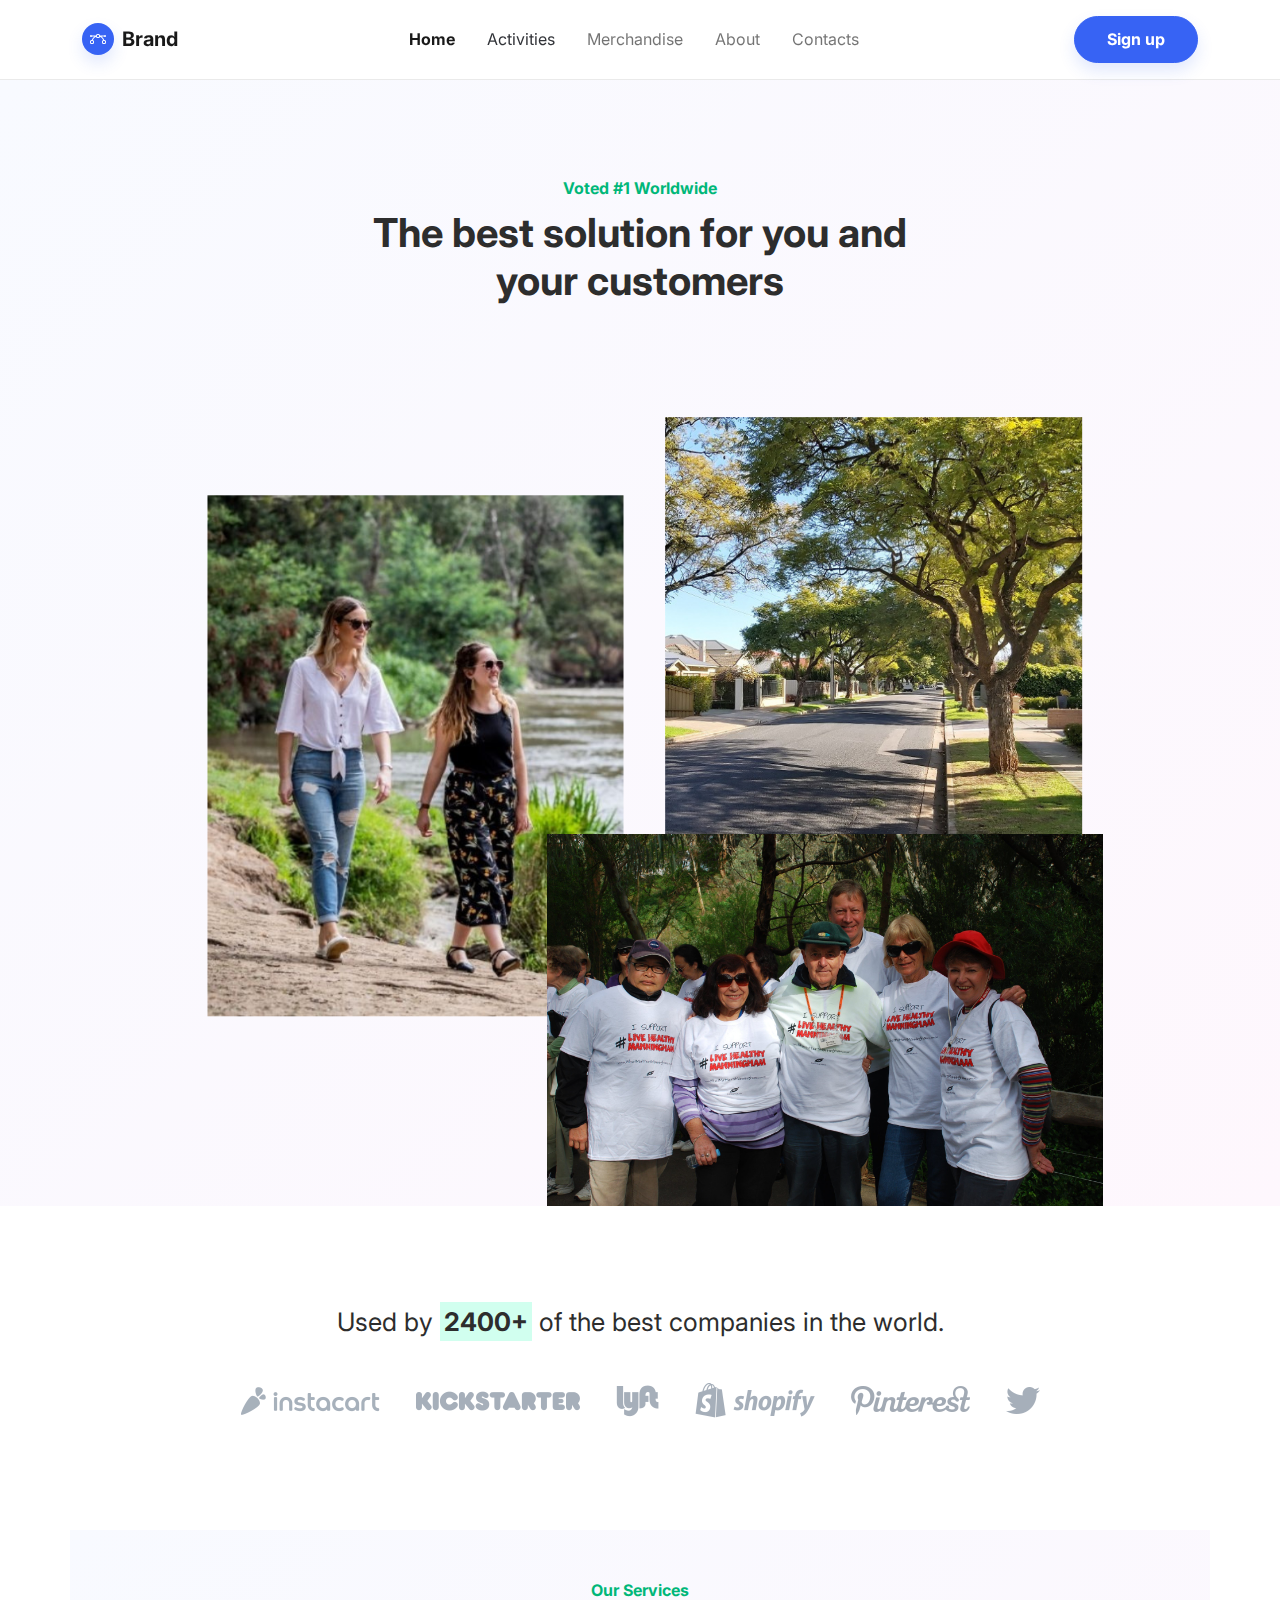
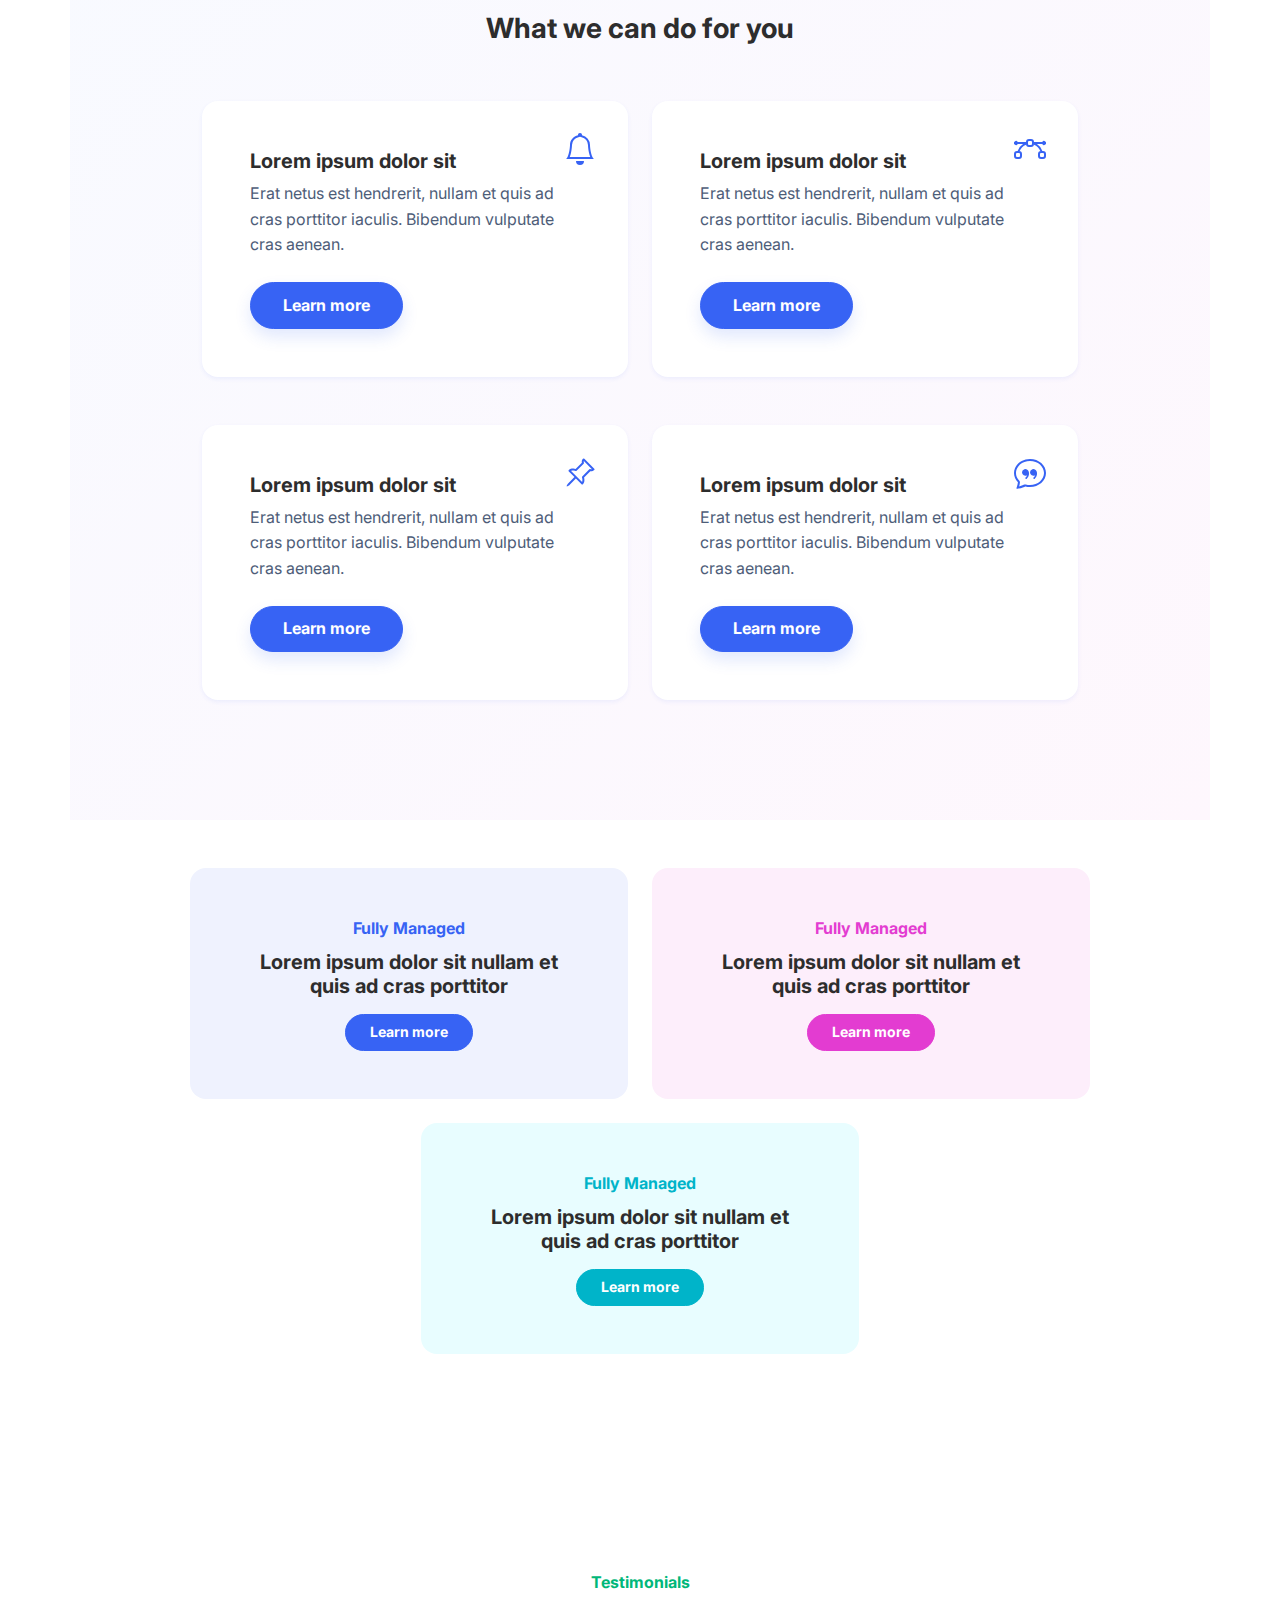
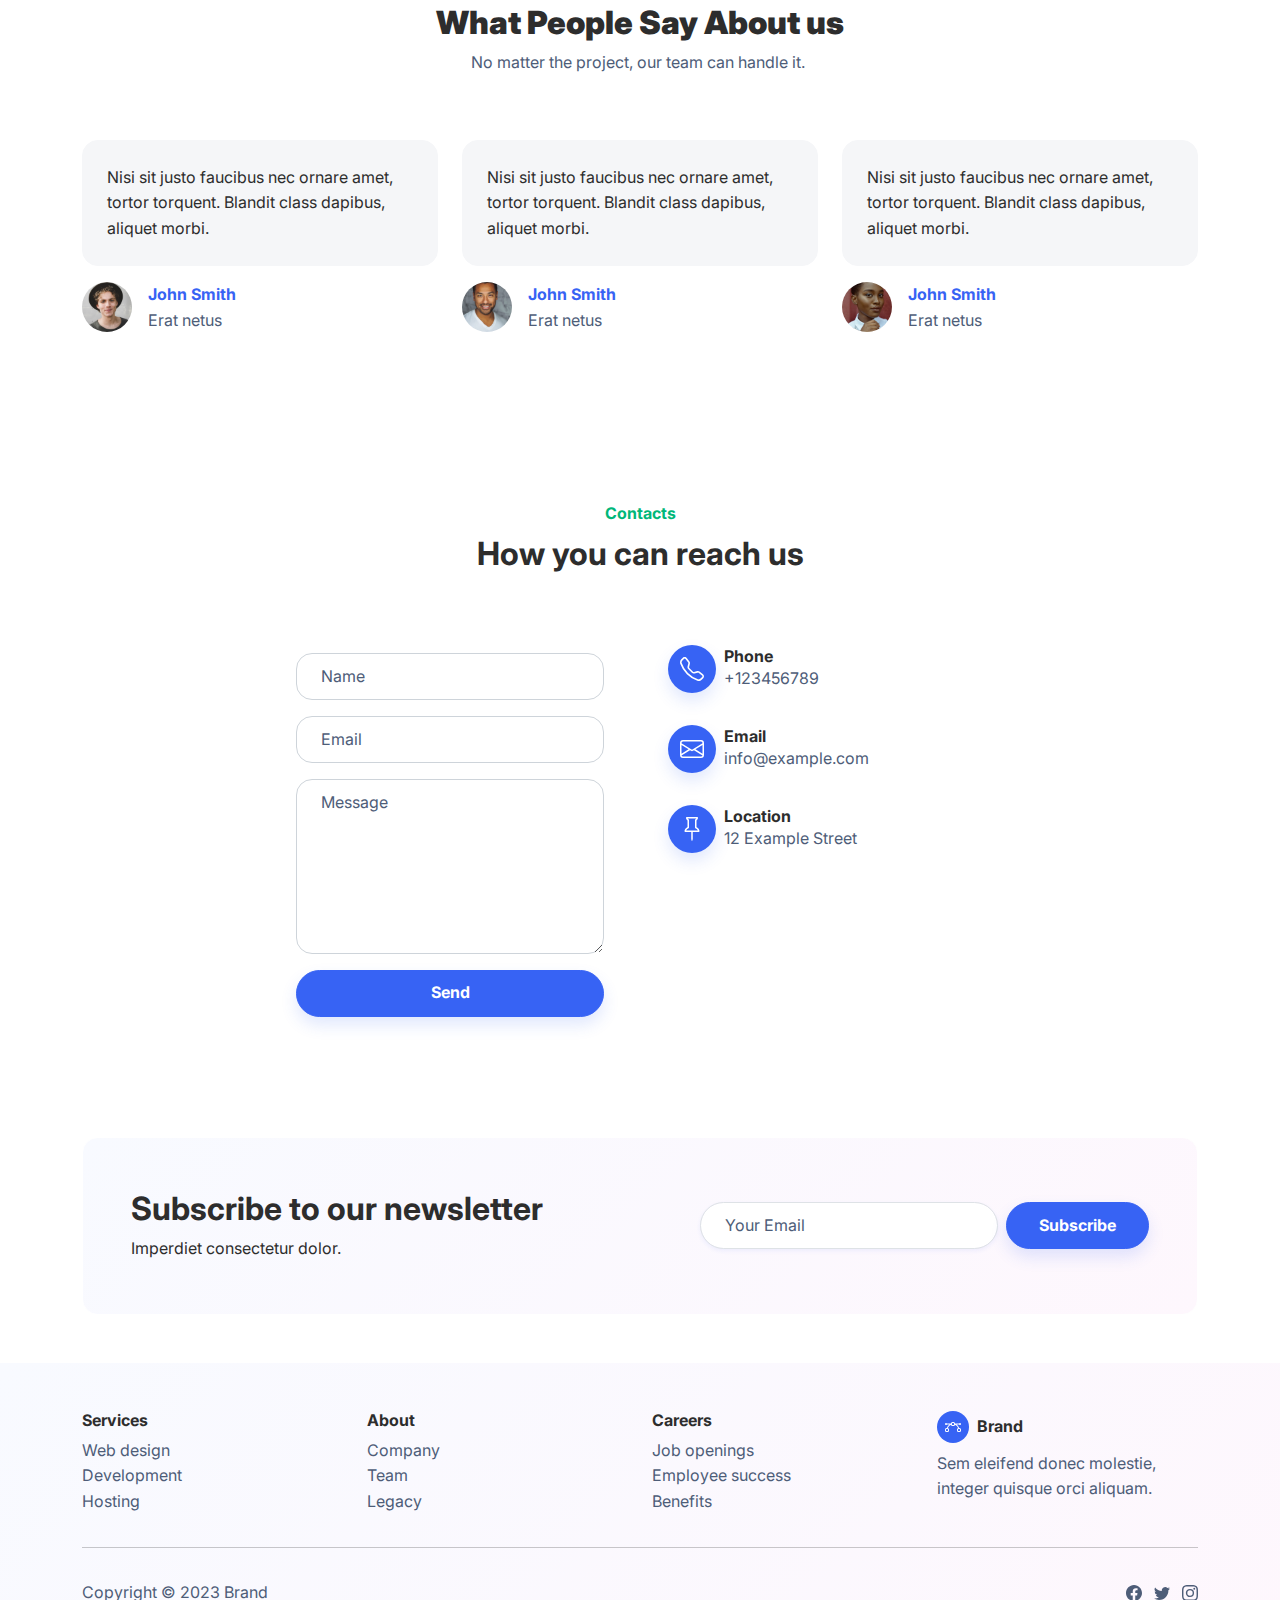
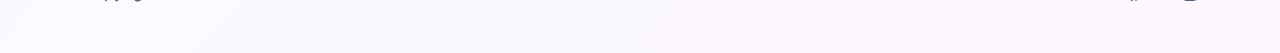
==== index.html @ 139b8c75 "Add files via upload" ====
<!DOCTYPE html>
<html lang="en">

<head>
    <meta charset="utf-8">
    <meta name="viewport" content="width=device-width, initial-scale=1.0, shrink-to-fit=no">
    <title>Home - Brand</title>
    <link rel="stylesheet" href="assets/bootstrap/css/bootstrap.min.css">
    <link rel="stylesheet" href="https://fonts.googleapis.com/css?family=Inter:300italic,400italic,600italic,700italic,800italic,400,300,600,700,800&amp;display=swap">
</head>

<body>
    <nav class="navbar navbar-light navbar-expand-md sticky-top navbar-shrink py-3" id="mainNav">
        <div class="container"><a class="navbar-brand d-flex align-items-center" href="/"><span class="bs-icon-sm bs-icon-circle bs-icon-primary shadow d-flex justify-content-center align-items-center me-2 bs-icon"><svg xmlns="http://www.w3.org/2000/svg" width="1em" height="1em" fill="currentColor" viewBox="0 0 16 16" class="bi bi-bezier">
                        <path fill-rule="evenodd" d="M0 10.5A1.5 1.5 0 0 1 1.5 9h1A1.5 1.5 0 0 1 4 10.5v1A1.5 1.5 0 0 1 2.5 13h-1A1.5 1.5 0 0 1 0 11.5v-1zm1.5-.5a.5.5 0 0 0-.5.5v1a.5.5 0 0 0 .5.5h1a.5.5 0 0 0 .5-.5v-1a.5.5 0 0 0-.5-.5h-1zm10.5.5A1.5 1.5 0 0 1 13.5 9h1a1.5 1.5 0 0 1 1.5 1.5v1a1.5 1.5 0 0 1-1.5 1.5h-1a1.5 1.5 0 0 1-1.5-1.5v-1zm1.5-.5a.5.5 0 0 0-.5.5v1a.5.5 0 0 0 .5.5h1a.5.5 0 0 0 .5-.5v-1a.5.5 0 0 0-.5-.5h-1zM6 4.5A1.5 1.5 0 0 1 7.5 3h1A1.5 1.5 0 0 1 10 4.5v1A1.5 1.5 0 0 1 8.5 7h-1A1.5 1.5 0 0 1 6 5.5v-1zM7.5 4a.5.5 0 0 0-.5.5v1a.5.5 0 0 0 .5.5h1a.5.5 0 0 0 .5-.5v-1a.5.5 0 0 0-.5-.5h-1z"></path>
                        <path d="M6 4.5H1.866a1 1 0 1 0 0 1h2.668A6.517 6.517 0 0 0 1.814 9H2.5c.123 0 .244.015.358.043a5.517 5.517 0 0 1 3.185-3.185A1.503 1.503 0 0 1 6 5.5v-1zm3.957 1.358A1.5 1.5 0 0 0 10 5.5v-1h4.134a1 1 0 1 1 0 1h-2.668a6.517 6.517 0 0 1 2.72 3.5H13.5c-.123 0-.243.015-.358.043a5.517 5.517 0 0 0-3.185-3.185z"></path>
                    </svg></span><span>Brand</span></a><button data-bs-toggle="collapse" class="navbar-toggler" data-bs-target="#navcol-1"><span class="visually-hidden">Toggle navigation</span><span class="navbar-toggler-icon"></span></button>
            <div class="collapse navbar-collapse" id="navcol-1">
                <ul class="navbar-nav mx-auto">
                    <li class="nav-item"><a class="nav-link active" href="index.html">Home</a></li>
                    <li class="nav-item"><a class="nav-link" href="activities.html"><span style="color: rgb(49, 51, 56);">Activities</span></a></li>
                    <li class="nav-item"><a class="nav-link" href="merchandise.html">Merchandise</a></li>
                    <li class="nav-item"><a class="nav-link" href="about.html">About</a></li>
                    <li class="nav-item"><a class="nav-link" href="contacts.html">Contacts</a></li>
                </ul><a class="btn btn-primary shadow" role="button" href="signup.html">Sign up</a>
            </div>
        </div>
    </nav>
    <header class="bg-primary-gradient">
        <div class="container pt-4 pt-xl-5">
            <div class="row pt-5">
                <div class="col-md-8 col-xl-6 text-center text-md-start mx-auto">
                    <div class="text-center">
                        <p class="fw-bold text-success mb-2">Voted #1 Worldwide</p>
                        <h1 class="fw-bold">The best solution for you and your customers</h1>
                    </div>
                </div>
                <div class="col-12 col-lg-10 mx-auto">
                    <div class="position-relative" style="display: flex;flex-wrap: wrap;justify-content: flex-end;">
                        <div style="position: relative;flex: 0 0 45%;transform: translate3d(-15%, 35%, 0);"><img class="img-fluid" data-bss-parallax="" data-bss-parallax-speed="0.8" src="assets/img/home/1.png"></div>
                        <div style="position: relative;flex: 0 0 45%;transform: translate3d(-5%, 20%, 0);"><img class="img-fluid" data-bss-parallax="" data-bss-parallax-speed="0.4" src="assets/img/home/2.png"></div>
                        <div style="position: relative;flex: 0 0 60%;transform: translate3d(0, 0%, 0);"><img class="img-fluid" data-bss-parallax="" data-bss-parallax-speed="0.25" src="assets/img/home/3.jpg"></div>
                    </div>
                </div>
            </div>
        </div>
    </header>
    <section class="py-5">
        <div class="container text-center py-5">
            <p class="mb-4" style="font-size: 1.6rem;">Used by <span class="bg-success-light p-1"><strong>2400+</strong></span>&nbsp;of the best companies in the world.</p><a href="#"> <img class="m-3" src="assets/img/brands/instacart.png"></a><a href="#"> <img class="m-3" src="assets/img/brands/kickstarter.png"></a><a href="#"> <img class="m-3" src="assets/img/brands/lyft.png"></a><a href="#"> <img class="m-3" src="assets/img/brands/shopify.png"></a><a href="#"> <img class="m-3" src="assets/img/brands/pinterest.png"></a><a href="#"> <img class="m-3" src="assets/img/brands/twitter.png"></a>
        </div>
    </section>
    <section>
        <div class="container bg-primary-gradient py-5">
            <div class="row">
                <div class="col-md-8 col-xl-6 text-center mx-auto">
                    <p class="fw-bold text-success mb-2">Our Services</p>
                    <h3 class="fw-bold">What we can do for you</h3>
                </div>
            </div>
            <div class="py-5 p-lg-5">
                <div class="row row-cols-1 row-cols-md-2 mx-auto" style="max-width: 900px;">
                    <div class="col mb-5">
                        <div class="card shadow-sm">
                            <div class="card-body px-4 py-5 px-md-5">
                                <div class="bs-icon-lg d-flex justify-content-center align-items-center mb-3 bs-icon" style="top: 1rem;right: 1rem;position: absolute;"><svg xmlns="http://www.w3.org/2000/svg" width="1em" height="1em" fill="currentColor" viewBox="0 0 16 16" class="bi bi-bell">
                                        <path d="M8 16a2 2 0 0 0 2-2H6a2 2 0 0 0 2 2zM8 1.918l-.797.161A4.002 4.002 0 0 0 4 6c0 .628-.134 2.197-.459 3.742-.16.767-.376 1.566-.663 2.258h10.244c-.287-.692-.502-1.49-.663-2.258C12.134 8.197 12 6.628 12 6a4.002 4.002 0 0 0-3.203-3.92L8 1.917zM14.22 12c.223.447.481.801.78 1H1c.299-.199.557-.553.78-1C2.68 10.2 3 6.88 3 6c0-2.42 1.72-4.44 4.005-4.901a1 1 0 1 1 1.99 0A5.002 5.002 0 0 1 13 6c0 .88.32 4.2 1.22 6z"></path>
                                    </svg></div>
                                <h5 class="fw-bold card-title">Lorem ipsum dolor sit&nbsp;</h5>
                                <p class="text-muted card-text mb-4">Erat netus est hendrerit, nullam et quis ad cras porttitor iaculis. Bibendum vulputate cras aenean.</p><button class="btn btn-primary shadow" type="button">Learn more</button>
                            </div>
                        </div>
                    </div>
                    <div class="col mb-5">
                        <div class="card shadow-sm">
                            <div class="card-body px-4 py-5 px-md-5">
                                <div class="bs-icon-lg d-flex justify-content-center align-items-center mb-3 bs-icon" style="top: 1rem;right: 1rem;position: absolute;"><svg xmlns="http://www.w3.org/2000/svg" width="1em" height="1em" fill="currentColor" viewBox="0 0 16 16" class="bi bi-bezier">
                                        <path fill-rule="evenodd" d="M0 10.5A1.5 1.5 0 0 1 1.5 9h1A1.5 1.5 0 0 1 4 10.5v1A1.5 1.5 0 0 1 2.5 13h-1A1.5 1.5 0 0 1 0 11.5v-1zm1.5-.5a.5.5 0 0 0-.5.5v1a.5.5 0 0 0 .5.5h1a.5.5 0 0 0 .5-.5v-1a.5.5 0 0 0-.5-.5h-1zm10.5.5A1.5 1.5 0 0 1 13.5 9h1a1.5 1.5 0 0 1 1.5 1.5v1a1.5 1.5 0 0 1-1.5 1.5h-1a1.5 1.5 0 0 1-1.5-1.5v-1zm1.5-.5a.5.5 0 0 0-.5.5v1a.5.5 0 0 0 .5.5h1a.5.5 0 0 0 .5-.5v-1a.5.5 0 0 0-.5-.5h-1zM6 4.5A1.5 1.5 0 0 1 7.5 3h1A1.5 1.5 0 0 1 10 4.5v1A1.5 1.5 0 0 1 8.5 7h-1A1.5 1.5 0 0 1 6 5.5v-1zM7.5 4a.5.5 0 0 0-.5.5v1a.5.5 0 0 0 .5.5h1a.5.5 0 0 0 .5-.5v-1a.5.5 0 0 0-.5-.5h-1z"></path>
                                        <path d="M6 4.5H1.866a1 1 0 1 0 0 1h2.668A6.517 6.517 0 0 0 1.814 9H2.5c.123 0 .244.015.358.043a5.517 5.517 0 0 1 3.185-3.185A1.503 1.503 0 0 1 6 5.5v-1zm3.957 1.358A1.5 1.5 0 0 0 10 5.5v-1h4.134a1 1 0 1 1 0 1h-2.668a6.517 6.517 0 0 1 2.72 3.5H13.5c-.123 0-.243.015-.358.043a5.517 5.517 0 0 0-3.185-3.185z"></path>
                                    </svg></div>
                                <h5 class="fw-bold card-title">Lorem ipsum dolor sit&nbsp;</h5>
                                <p class="text-muted card-text mb-4">Erat netus est hendrerit, nullam et quis ad cras porttitor iaculis. Bibendum vulputate cras aenean.</p><button class="btn btn-primary shadow" type="button">Learn more</button>
                            </div>
                        </div>
                    </div>
                    <div class="col mb-4">
                        <div class="card shadow-sm">
                            <div class="card-body px-4 py-5 px-md-5">
                                <div class="bs-icon-lg d-flex justify-content-center align-items-center mb-3 bs-icon" style="top: 1rem;right: 1rem;position: absolute;"><svg xmlns="http://www.w3.org/2000/svg" width="1em" height="1em" fill="currentColor" viewBox="0 0 16 16" class="bi bi-pin-angle">
                                        <path d="M9.828.722a.5.5 0 0 1 .354.146l4.95 4.95a.5.5 0 0 1 0 .707c-.48.48-1.072.588-1.503.588-.177 0-.335-.018-.46-.039l-3.134 3.134a5.927 5.927 0 0 1 .16 1.013c.046.702-.032 1.687-.72 2.375a.5.5 0 0 1-.707 0l-2.829-2.828-3.182 3.182c-.195.195-1.219.902-1.414.707-.195-.195.512-1.22.707-1.414l3.182-3.182-2.828-2.829a.5.5 0 0 1 0-.707c.688-.688 1.673-.767 2.375-.72a5.922 5.922 0 0 1 1.013.16l3.134-3.133a2.772 2.772 0 0 1-.04-.461c0-.43.108-1.022.589-1.503a.5.5 0 0 1 .353-.146zm.122 2.112v-.002.002zm0-.002v.002a.5.5 0 0 1-.122.51L6.293 6.878a.5.5 0 0 1-.511.12H5.78l-.014-.004a4.507 4.507 0 0 0-.288-.076 4.922 4.922 0 0 0-.765-.116c-.422-.028-.836.008-1.175.15l5.51 5.509c.141-.34.177-.753.149-1.175a4.924 4.924 0 0 0-.192-1.054l-.004-.013v-.001a.5.5 0 0 1 .12-.512l3.536-3.535a.5.5 0 0 1 .532-.115l.096.022c.087.017.208.034.344.034.114 0 .23-.011.343-.04L9.927 2.028c-.029.113-.04.23-.04.343a1.779 1.779 0 0 0 .062.46z"></path>
                                    </svg></div>
                                <h5 class="fw-bold card-title">Lorem ipsum dolor sit&nbsp;</h5>
                                <p class="text-muted card-text mb-4">Erat netus est hendrerit, nullam et quis ad cras porttitor iaculis. Bibendum vulputate cras aenean.</p><button class="btn btn-primary shadow" type="button">Learn more</button>
                            </div>
                        </div>
                    </div>
                    <div class="col mb-4">
                        <div class="card shadow-sm">
                            <div class="card-body px-4 py-5 px-md-5">
                                <div class="bs-icon-lg d-flex justify-content-center align-items-center mb-3 bs-icon" style="top: 1rem;right: 1rem;position: absolute;"><svg xmlns="http://www.w3.org/2000/svg" width="1em" height="1em" fill="currentColor" viewBox="0 0 16 16" class="bi bi-chat-quote">
                                        <path d="M2.678 11.894a1 1 0 0 1 .287.801 10.97 10.97 0 0 1-.398 2c1.395-.323 2.247-.697 2.634-.893a1 1 0 0 1 .71-.074A8.06 8.06 0 0 0 8 14c3.996 0 7-2.807 7-6 0-3.192-3.004-6-7-6S1 4.808 1 8c0 1.468.617 2.83 1.678 3.894zm-.493 3.905a21.682 21.682 0 0 1-.713.129c-.2.032-.352-.176-.273-.362a9.68 9.68 0 0 0 .244-.637l.003-.01c.248-.72.45-1.548.524-2.319C.743 11.37 0 9.76 0 8c0-3.866 3.582-7 8-7s8 3.134 8 7-3.582 7-8 7a9.06 9.06 0 0 1-2.347-.306c-.52.263-1.639.742-3.468 1.105z"></path>
                                        <path d="M7.066 6.76A1.665 1.665 0 0 0 4 7.668a1.667 1.667 0 0 0 2.561 1.406c-.131.389-.375.804-.777 1.22a.417.417 0 0 0 .6.58c1.486-1.54 1.293-3.214.682-4.112zm4 0A1.665 1.665 0 0 0 8 7.668a1.667 1.667 0 0 0 2.561 1.406c-.131.389-.375.804-.777 1.22a.417.417 0 0 0 .6.58c1.486-1.54 1.293-3.214.682-4.112z"></path>
                                    </svg></div>
                                <h5 class="fw-bold card-title">Lorem ipsum dolor sit&nbsp;</h5>
                                <p class="text-muted card-text mb-4">Erat netus est hendrerit, nullam et quis ad cras porttitor iaculis. Bibendum vulputate cras aenean.</p><button class="btn btn-primary shadow" type="button">Learn more</button>
                            </div>
                        </div>
                    </div>
                </div>
            </div>
        </div>
    </section>
    <section>
        <div class="container py-5">
            <div class="mx-auto" style="max-width: 900px;">
                <div class="row row-cols-1 row-cols-md-2 d-flex justify-content-center">
                    <div class="col mb-4">
                        <div class="card bg-primary-light">
                            <div class="card-body text-center px-4 py-5 px-md-5">
                                <p class="fw-bold text-primary card-text mb-2">Fully Managed</p>
                                <h5 class="fw-bold card-title mb-3">Lorem ipsum dolor sit&nbsp;nullam et quis ad cras porttitor</h5><button class="btn btn-primary btn-sm" type="button">Learn more</button>
                            </div>
                        </div>
                    </div>
                    <div class="col mb-4">
                        <div class="card bg-secondary-light">
                            <div class="card-body text-center px-4 py-5 px-md-5">
                                <p class="fw-bold text-secondary card-text mb-2">Fully Managed</p>
                                <h5 class="fw-bold card-title mb-3">Lorem ipsum dolor sit&nbsp;nullam et quis ad cras porttitor</h5><button class="btn btn-secondary btn-sm" type="button">Learn more</button>
                            </div>
                        </div>
                    </div>
                    <div class="col mb-4">
                        <div class="card bg-info-light">
                            <div class="card-body text-center px-4 py-5 px-md-5">
                                <p class="fw-bold text-info card-text mb-2">Fully Managed</p>
                                <h5 class="fw-bold card-title mb-3">Lorem ipsum dolor sit&nbsp;nullam et quis ad cras porttitor</h5><button class="btn btn-info btn-sm" type="button">Learn more</button>
                            </div>
                        </div>
                    </div>
                </div>
            </div>
        </div>
    </section>
    <section class="py-5 mt-5">
        <div class="container py-5">
            <div class="row mb-5">
                <div class="col-md-8 col-xl-6 text-center mx-auto">
                    <p class="fw-bold text-success mb-2">Testimonials</p>
                    <h2 class="fw-bold"><strong>What People Say About us</strong></h2>
                    <p class="text-muted">No matter the project, our team can handle it.&nbsp;</p>
                </div>
            </div>
            <div class="row row-cols-1 row-cols-sm-2 row-cols-lg-3 d-sm-flex justify-content-sm-center">
                <div class="col mb-4">
                    <div class="d-flex flex-column align-items-center align-items-sm-start">
                        <p class="bg-light border rounded border-light p-4">Nisi sit justo faucibus nec ornare amet, tortor torquent. Blandit class dapibus, aliquet morbi.</p>
                        <div class="d-flex"><img class="rounded-circle flex-shrink-0 me-3 fit-cover" width="50" height="50" src="assets/img/team/avatar2.jpg">
                            <div>
                                <p class="fw-bold text-primary mb-0">John Smith</p>
                                <p class="text-muted mb-0">Erat netus</p>
                            </div>
                        </div>
                    </div>
                </div>
                <div class="col mb-4">
                    <div class="d-flex flex-column align-items-center align-items-sm-start">
                        <p class="bg-light border rounded border-light p-4">Nisi sit justo faucibus nec ornare amet, tortor torquent. Blandit class dapibus, aliquet morbi.</p>
                        <div class="d-flex"><img class="rounded-circle flex-shrink-0 me-3 fit-cover" width="50" height="50" src="assets/img/team/avatar4.jpg">
                            <div>
                                <p class="fw-bold text-primary mb-0">John Smith</p>
                                <p class="text-muted mb-0">Erat netus</p>
                            </div>
                        </div>
                    </div>
                </div>
                <div class="col mb-4">
                    <div class="d-flex flex-column align-items-center align-items-sm-start">
                        <p class="bg-light border rounded border-light p-4">Nisi sit justo faucibus nec ornare amet, tortor torquent. Blandit class dapibus, aliquet morbi.</p>
                        <div class="d-flex"><img class="rounded-circle flex-shrink-0 me-3 fit-cover" width="50" height="50" src="assets/img/team/avatar5.jpg">
                            <div>
                                <p class="fw-bold text-primary mb-0">John Smith</p>
                                <p class="text-muted mb-0">Erat netus</p>
                            </div>
                        </div>
                    </div>
                </div>
            </div>
        </div>
    </section>
    <section class="py-5">
        <div class="container">
            <div class="row mb-5">
                <div class="col-md-8 col-xl-6 text-center mx-auto">
                    <p class="fw-bold text-success mb-2">Contacts</p>
                    <h2 class="fw-bold">How you can reach us</h2>
                </div>
            </div>
            <div class="row d-flex justify-content-center">
                <div class="col-md-6 col-xl-4">
                    <div>
                        <form class="p-3 p-xl-4" method="post">
                            <div class="mb-3"><input class="form-control" type="text" id="name-1" name="name" placeholder="Name"></div>
                            <div class="mb-3"><input class="form-control" type="email" id="email-1" name="email" placeholder="Email"></div>
                            <div class="mb-3"><textarea class="form-control" id="message-1" name="message" rows="6" placeholder="Message"></textarea></div>
                            <div><button class="btn btn-primary shadow d-block w-100" type="submit">Send </button></div>
                        </form>
                    </div>
                </div>
                <div class="col-md-4 col-xl-4 d-flex justify-content-center justify-content-xl-start">
                    <div class="d-flex flex-wrap flex-md-column justify-content-md-start align-items-md-start h-100">
                        <div class="d-flex align-items-center p-3">
                            <div class="bs-icon-md bs-icon-circle bs-icon-primary shadow d-flex flex-shrink-0 justify-content-center align-items-center d-inline-block bs-icon bs-icon-md"><svg xmlns="http://www.w3.org/2000/svg" width="1em" height="1em" fill="currentColor" viewBox="0 0 16 16" class="bi bi-telephone">
                                    <path d="M3.654 1.328a.678.678 0 0 0-1.015-.063L1.605 2.3c-.483.484-.661 1.169-.45 1.77a17.568 17.568 0 0 0 4.168 6.608 17.569 17.569 0 0 0 6.608 4.168c.601.211 1.286.033 1.77-.45l1.034-1.034a.678.678 0 0 0-.063-1.015l-2.307-1.794a.678.678 0 0 0-.58-.122l-2.19.547a1.745 1.745 0 0 1-1.657-.459L5.482 8.062a1.745 1.745 0 0 1-.46-1.657l.548-2.19a.678.678 0 0 0-.122-.58L3.654 1.328zM1.884.511a1.745 1.745 0 0 1 2.612.163L6.29 2.98c.329.423.445.974.315 1.494l-.547 2.19a.678.678 0 0 0 .178.643l2.457 2.457a.678.678 0 0 0 .644.178l2.189-.547a1.745 1.745 0 0 1 1.494.315l2.306 1.794c.829.645.905 1.87.163 2.611l-1.034 1.034c-.74.74-1.846 1.065-2.877.702a18.634 18.634 0 0 1-7.01-4.42 18.634 18.634 0 0 1-4.42-7.009c-.362-1.03-.037-2.137.703-2.877L1.885.511z"></path>
                                </svg></div>
                            <div class="px-2">
                                <h6 class="fw-bold mb-0">Phone</h6>
                                <p class="text-muted mb-0">+123456789</p>
                            </div>
                        </div>
                        <div class="d-flex align-items-center p-3">
                            <div class="bs-icon-md bs-icon-circle bs-icon-primary shadow d-flex flex-shrink-0 justify-content-center align-items-center d-inline-block bs-icon bs-icon-md"><svg xmlns="http://www.w3.org/2000/svg" width="1em" height="1em" fill="currentColor" viewBox="0 0 16 16" class="bi bi-envelope">
                                    <path fill-rule="evenodd" d="M0 4a2 2 0 0 1 2-2h12a2 2 0 0 1 2 2v8a2 2 0 0 1-2 2H2a2 2 0 0 1-2-2V4Zm2-1a1 1 0 0 0-1 1v.217l7 4.2 7-4.2V4a1 1 0 0 0-1-1H2Zm13 2.383-4.708 2.825L15 11.105V5.383Zm-.034 6.876-5.64-3.471L8 9.583l-1.326-.795-5.64 3.47A1 1 0 0 0 2 13h12a1 1 0 0 0 .966-.741ZM1 11.105l4.708-2.897L1 5.383v5.722Z"></path>
                                </svg></div>
                            <div class="px-2">
                                <h6 class="fw-bold mb-0">Email</h6>
                                <p class="text-muted mb-0">info@example.com</p>
                            </div>
                        </div>
                        <div class="d-flex align-items-center p-3">
                            <div class="bs-icon-md bs-icon-circle bs-icon-primary shadow d-flex flex-shrink-0 justify-content-center align-items-center d-inline-block bs-icon bs-icon-md"><svg xmlns="http://www.w3.org/2000/svg" width="1em" height="1em" fill="currentColor" viewBox="0 0 16 16" class="bi bi-pin">
                                    <path d="M4.146.146A.5.5 0 0 1 4.5 0h7a.5.5 0 0 1 .5.5c0 .68-.342 1.174-.646 1.479-.126.125-.25.224-.354.298v4.431l.078.048c.203.127.476.314.751.555C12.36 7.775 13 8.527 13 9.5a.5.5 0 0 1-.5.5h-4v4.5c0 .276-.224 1.5-.5 1.5s-.5-1.224-.5-1.5V10h-4a.5.5 0 0 1-.5-.5c0-.973.64-1.725 1.17-2.189A5.921 5.921 0 0 1 5 6.708V2.277a2.77 2.77 0 0 1-.354-.298C4.342 1.674 4 1.179 4 .5a.5.5 0 0 1 .146-.354zm1.58 1.408-.002-.001.002.001zm-.002-.001.002.001A.5.5 0 0 1 6 2v5a.5.5 0 0 1-.276.447h-.002l-.012.007-.054.03a4.922 4.922 0 0 0-.827.58c-.318.278-.585.596-.725.936h7.792c-.14-.34-.407-.658-.725-.936a4.915 4.915 0 0 0-.881-.61l-.012-.006h-.002A.5.5 0 0 1 10 7V2a.5.5 0 0 1 .295-.458 1.775 1.775 0 0 0 .351-.271c.08-.08.155-.17.214-.271H5.14c.06.1.133.191.214.271a1.78 1.78 0 0 0 .37.282z"></path>
                                </svg></div>
                            <div class="px-2">
                                <h6 class="fw-bold mb-0">Location</h6>
                                <p class="text-muted mb-0">12 Example Street</p>
                            </div>
                        </div>
                    </div>
                </div>
            </div>
        </div>
    </section>
    <section class="py-5">
        <div class="container">
            <div class="border rounded border-white d-flex flex-column justify-content-between align-items-center flex-lg-row bg-primary-gradient p-4 p-lg-5">
                <div class="text-center text-lg-start py-3 py-lg-1">
                    <h2 class="fw-bold mb-2">Subscribe to our newsletter</h2>
                    <p class="mb-0">Imperdiet consectetur dolor.</p>
                </div>
                <form class="d-flex justify-content-center flex-wrap flex-lg-nowrap" method="post">
                    <div class="my-2"><input class="border rounded-pill shadow-sm form-control" type="email" name="email" placeholder="Your Email"></div>
                    <div class="my-2"><button class="btn btn-primary shadow ms-2" type="submit">Subscribe </button></div>
                </form>
            </div>
        </div>
    </section>
    <footer class="bg-primary-gradient">
        <div class="container py-4 py-lg-5">
            <div class="row justify-content-center">
                <div class="col-sm-4 col-md-3 text-center text-lg-start d-flex flex-column">
                    <h3 class="fs-6 fw-bold">Services</h3>
                    <ul class="list-unstyled">
                        <li><a href="#">Web design</a></li>
                        <li><a href="#">Development</a></li>
                        <li><a href="#">Hosting</a></li>
                    </ul>
                </div>
                <div class="col-sm-4 col-md-3 text-center text-lg-start d-flex flex-column">
                    <h3 class="fs-6 fw-bold">About</h3>
                    <ul class="list-unstyled">
                        <li><a href="#">Company</a></li>
                        <li><a href="#">Team</a></li>
                        <li><a href="#">Legacy</a></li>
                    </ul>
                </div>
                <div class="col-sm-4 col-md-3 text-center text-lg-start d-flex flex-column">
                    <h3 class="fs-6 fw-bold">Careers</h3>
                    <ul class="list-unstyled">
                        <li><a href="#">Job openings</a></li>
                        <li><a href="#">Employee success</a></li>
                        <li><a href="#">Benefits</a></li>
                    </ul>
                </div>
                <div class="col-lg-3 text-center text-lg-start d-flex flex-column align-items-center order-first align-items-lg-start order-lg-last">
                    <div class="fw-bold d-flex align-items-center mb-2"><span class="bs-icon-sm bs-icon-circle bs-icon-primary d-flex justify-content-center align-items-center bs-icon me-2"><svg xmlns="http://www.w3.org/2000/svg" width="1em" height="1em" fill="currentColor" viewBox="0 0 16 16" class="bi bi-bezier">
                                <path fill-rule="evenodd" d="M0 10.5A1.5 1.5 0 0 1 1.5 9h1A1.5 1.5 0 0 1 4 10.5v1A1.5 1.5 0 0 1 2.5 13h-1A1.5 1.5 0 0 1 0 11.5v-1zm1.5-.5a.5.5 0 0 0-.5.5v1a.5.5 0 0 0 .5.5h1a.5.5 0 0 0 .5-.5v-1a.5.5 0 0 0-.5-.5h-1zm10.5.5A1.5 1.5 0 0 1 13.5 9h1a1.5 1.5 0 0 1 1.5 1.5v1a1.5 1.5 0 0 1-1.5 1.5h-1a1.5 1.5 0 0 1-1.5-1.5v-1zm1.5-.5a.5.5 0 0 0-.5.5v1a.5.5 0 0 0 .5.5h1a.5.5 0 0 0 .5-.5v-1a.5.5 0 0 0-.5-.5h-1zM6 4.5A1.5 1.5 0 0 1 7.5 3h1A1.5 1.5 0 0 1 10 4.5v1A1.5 1.5 0 0 1 8.5 7h-1A1.5 1.5 0 0 1 6 5.5v-1zM7.5 4a.5.5 0 0 0-.5.5v1a.5.5 0 0 0 .5.5h1a.5.5 0 0 0 .5-.5v-1a.5.5 0 0 0-.5-.5h-1z"></path>
                                <path d="M6 4.5H1.866a1 1 0 1 0 0 1h2.668A6.517 6.517 0 0 0 1.814 9H2.5c.123 0 .244.015.358.043a5.517 5.517 0 0 1 3.185-3.185A1.503 1.503 0 0 1 6 5.5v-1zm3.957 1.358A1.5 1.5 0 0 0 10 5.5v-1h4.134a1 1 0 1 1 0 1h-2.668a6.517 6.517 0 0 1 2.72 3.5H13.5c-.123 0-.243.015-.358.043a5.517 5.517 0 0 0-3.185-3.185z"></path>
                            </svg></span><span>Brand</span></div>
                    <p class="text-muted">Sem eleifend donec molestie, integer quisque orci aliquam.</p>
                </div>
            </div>
            <hr>
            <div class="text-muted d-flex justify-content-between align-items-center pt-3">
                <p class="mb-0">Copyright © 2023 Brand</p>
                <ul class="list-inline mb-0">
                    <li class="list-inline-item"><svg xmlns="http://www.w3.org/2000/svg" width="1em" height="1em" fill="currentColor" viewBox="0 0 16 16" class="bi bi-facebook">
                            <path d="M16 8.049c0-4.446-3.582-8.05-8-8.05C3.58 0-.002 3.603-.002 8.05c0 4.017 2.926 7.347 6.75 7.951v-5.625h-2.03V8.05H6.75V6.275c0-2.017 1.195-3.131 3.022-3.131.876 0 1.791.157 1.791.157v1.98h-1.009c-.993 0-1.303.621-1.303 1.258v1.51h2.218l-.354 2.326H9.25V16c3.824-.604 6.75-3.934 6.75-7.951z"></path>
                        </svg></li>
                    <li class="list-inline-item"><svg xmlns="http://www.w3.org/2000/svg" width="1em" height="1em" fill="currentColor" viewBox="0 0 16 16" class="bi bi-twitter">
                            <path d="M5.026 15c6.038 0 9.341-5.003 9.341-9.334 0-.14 0-.282-.006-.422A6.685 6.685 0 0 0 16 3.542a6.658 6.658 0 0 1-1.889.518 3.301 3.301 0 0 0 1.447-1.817 6.533 6.533 0 0 1-2.087.793A3.286 3.286 0 0 0 7.875 6.03a9.325 9.325 0 0 1-6.767-3.429 3.289 3.289 0 0 0 1.018 4.382A3.323 3.323 0 0 1 .64 6.575v.045a3.288 3.288 0 0 0 2.632 3.218 3.203 3.203 0 0 1-.865.115 3.23 3.23 0 0 1-.614-.057 3.283 3.283 0 0 0 3.067 2.277A6.588 6.588 0 0 1 .78 13.58a6.32 6.32 0 0 1-.78-.045A9.344 9.344 0 0 0 5.026 15z"></path>
                        </svg></li>
                    <li class="list-inline-item"><svg xmlns="http://www.w3.org/2000/svg" width="1em" height="1em" fill="currentColor" viewBox="0 0 16 16" class="bi bi-instagram">
                            <path d="M8 0C5.829 0 5.556.01 4.703.048 3.85.088 3.269.222 2.76.42a3.917 3.917 0 0 0-1.417.923A3.927 3.927 0 0 0 .42 2.76C.222 3.268.087 3.85.048 4.7.01 5.555 0 5.827 0 8.001c0 2.172.01 2.444.048 3.297.04.852.174 1.433.372 1.942.205.526.478.972.923 1.417.444.445.89.719 1.416.923.51.198 1.09.333 1.942.372C5.555 15.99 5.827 16 8 16s2.444-.01 3.298-.048c.851-.04 1.434-.174 1.943-.372a3.916 3.916 0 0 0 1.416-.923c.445-.445.718-.891.923-1.417.197-.509.332-1.09.372-1.942C15.99 10.445 16 10.173 16 8s-.01-2.445-.048-3.299c-.04-.851-.175-1.433-.372-1.941a3.926 3.926 0 0 0-.923-1.417A3.911 3.911 0 0 0 13.24.42c-.51-.198-1.092-.333-1.943-.372C10.443.01 10.172 0 7.998 0h.003zm-.717 1.442h.718c2.136 0 2.389.007 3.232.046.78.035 1.204.166 1.486.275.373.145.64.319.92.599.28.28.453.546.598.92.11.281.24.705.275 1.485.039.843.047 1.096.047 3.231s-.008 2.389-.047 3.232c-.035.78-.166 1.203-.275 1.485a2.47 2.47 0 0 1-.599.919c-.28.28-.546.453-.92.598-.28.11-.704.24-1.485.276-.843.038-1.096.047-3.232.047s-2.39-.009-3.233-.047c-.78-.036-1.203-.166-1.485-.276a2.478 2.478 0 0 1-.92-.598 2.48 2.48 0 0 1-.6-.92c-.109-.281-.24-.705-.275-1.485-.038-.843-.046-1.096-.046-3.233 0-2.136.008-2.388.046-3.231.036-.78.166-1.204.276-1.486.145-.373.319-.64.599-.92.28-.28.546-.453.92-.598.282-.11.705-.24 1.485-.276.738-.034 1.024-.044 2.515-.045v.002zm4.988 1.328a.96.96 0 1 0 0 1.92.96.96 0 0 0 0-1.92zm-4.27 1.122a4.109 4.109 0 1 0 0 8.217 4.109 4.109 0 0 0 0-8.217zm0 1.441a2.667 2.667 0 1 1 0 5.334 2.667 2.667 0 0 1 0-5.334z"></path>
                        </svg></li>
                </ul>
            </div>
        </div>
    </footer>
    <script src="assets/bootstrap/js/bootstrap.min.js"></script>
    <script src="assets/js/bs-init.js"></script>
    <script src="assets/js/bold-and-bright.js"></script>
</body>

</html>
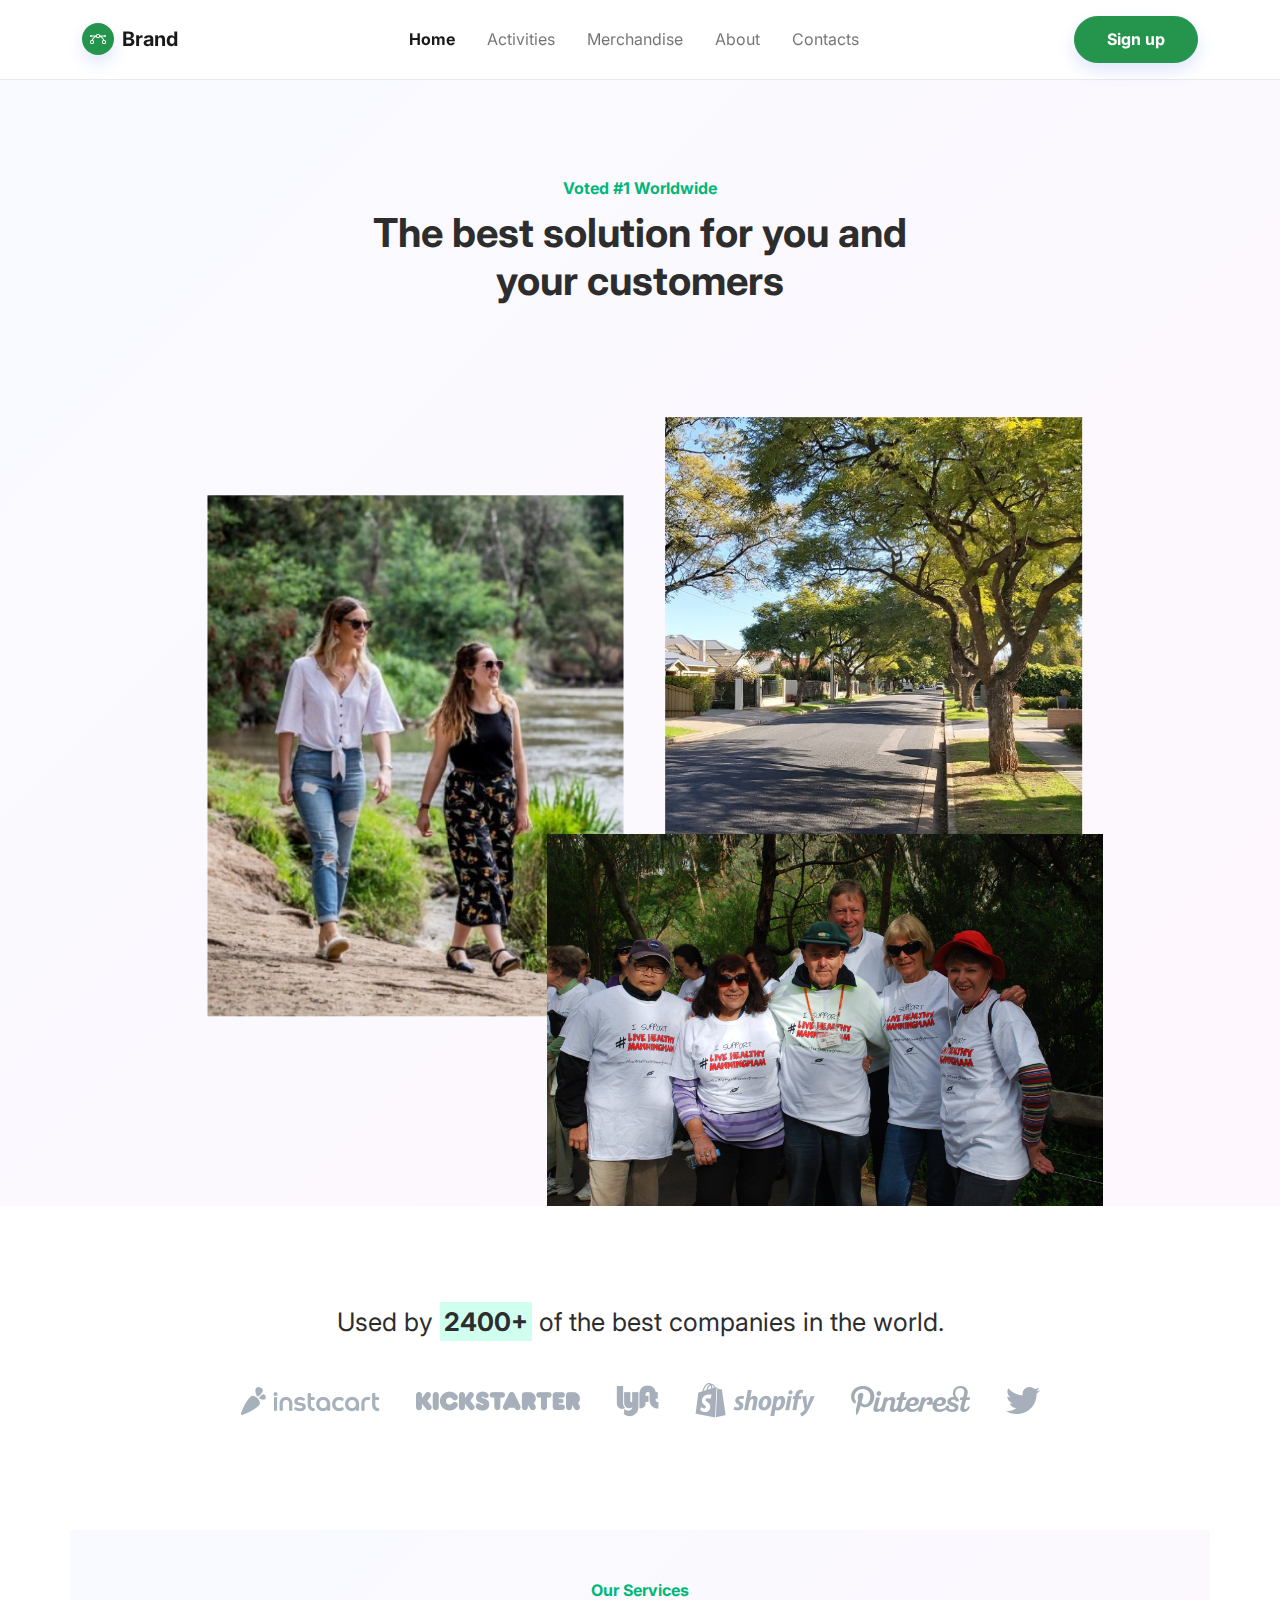
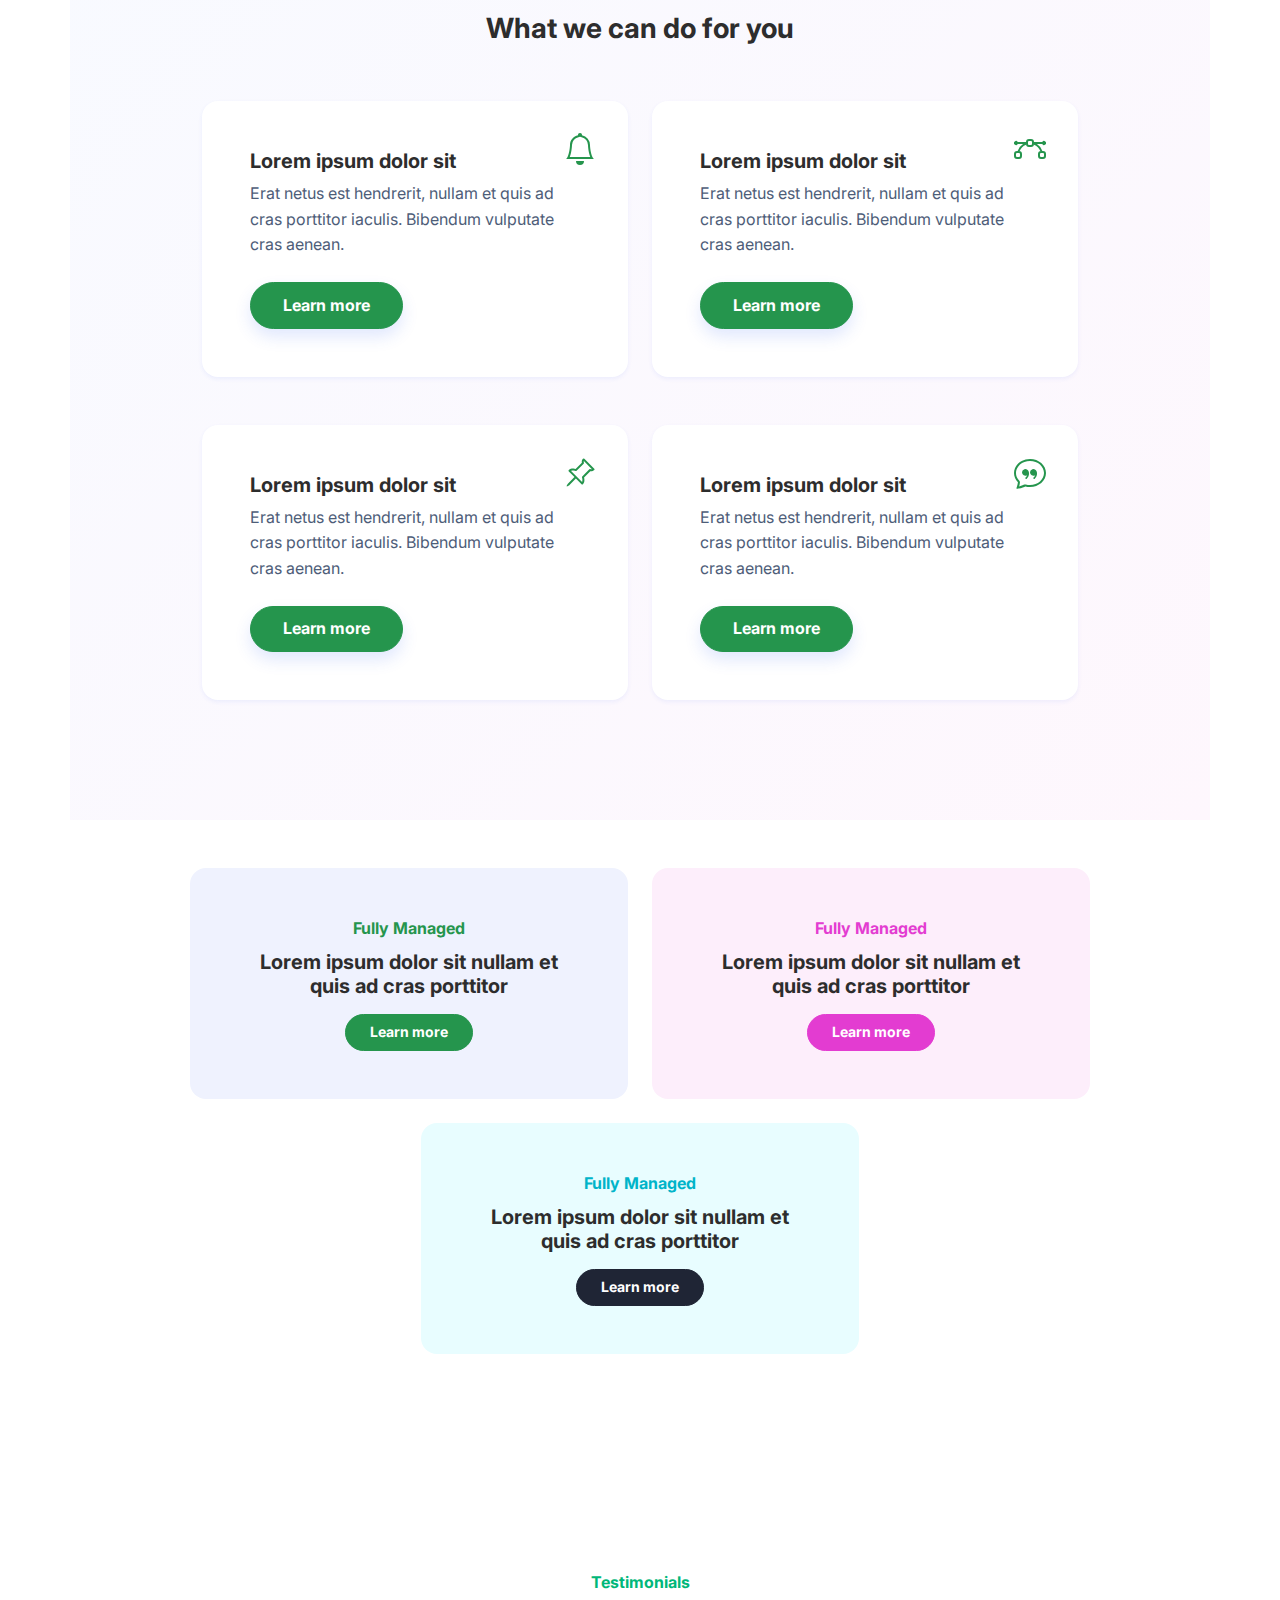
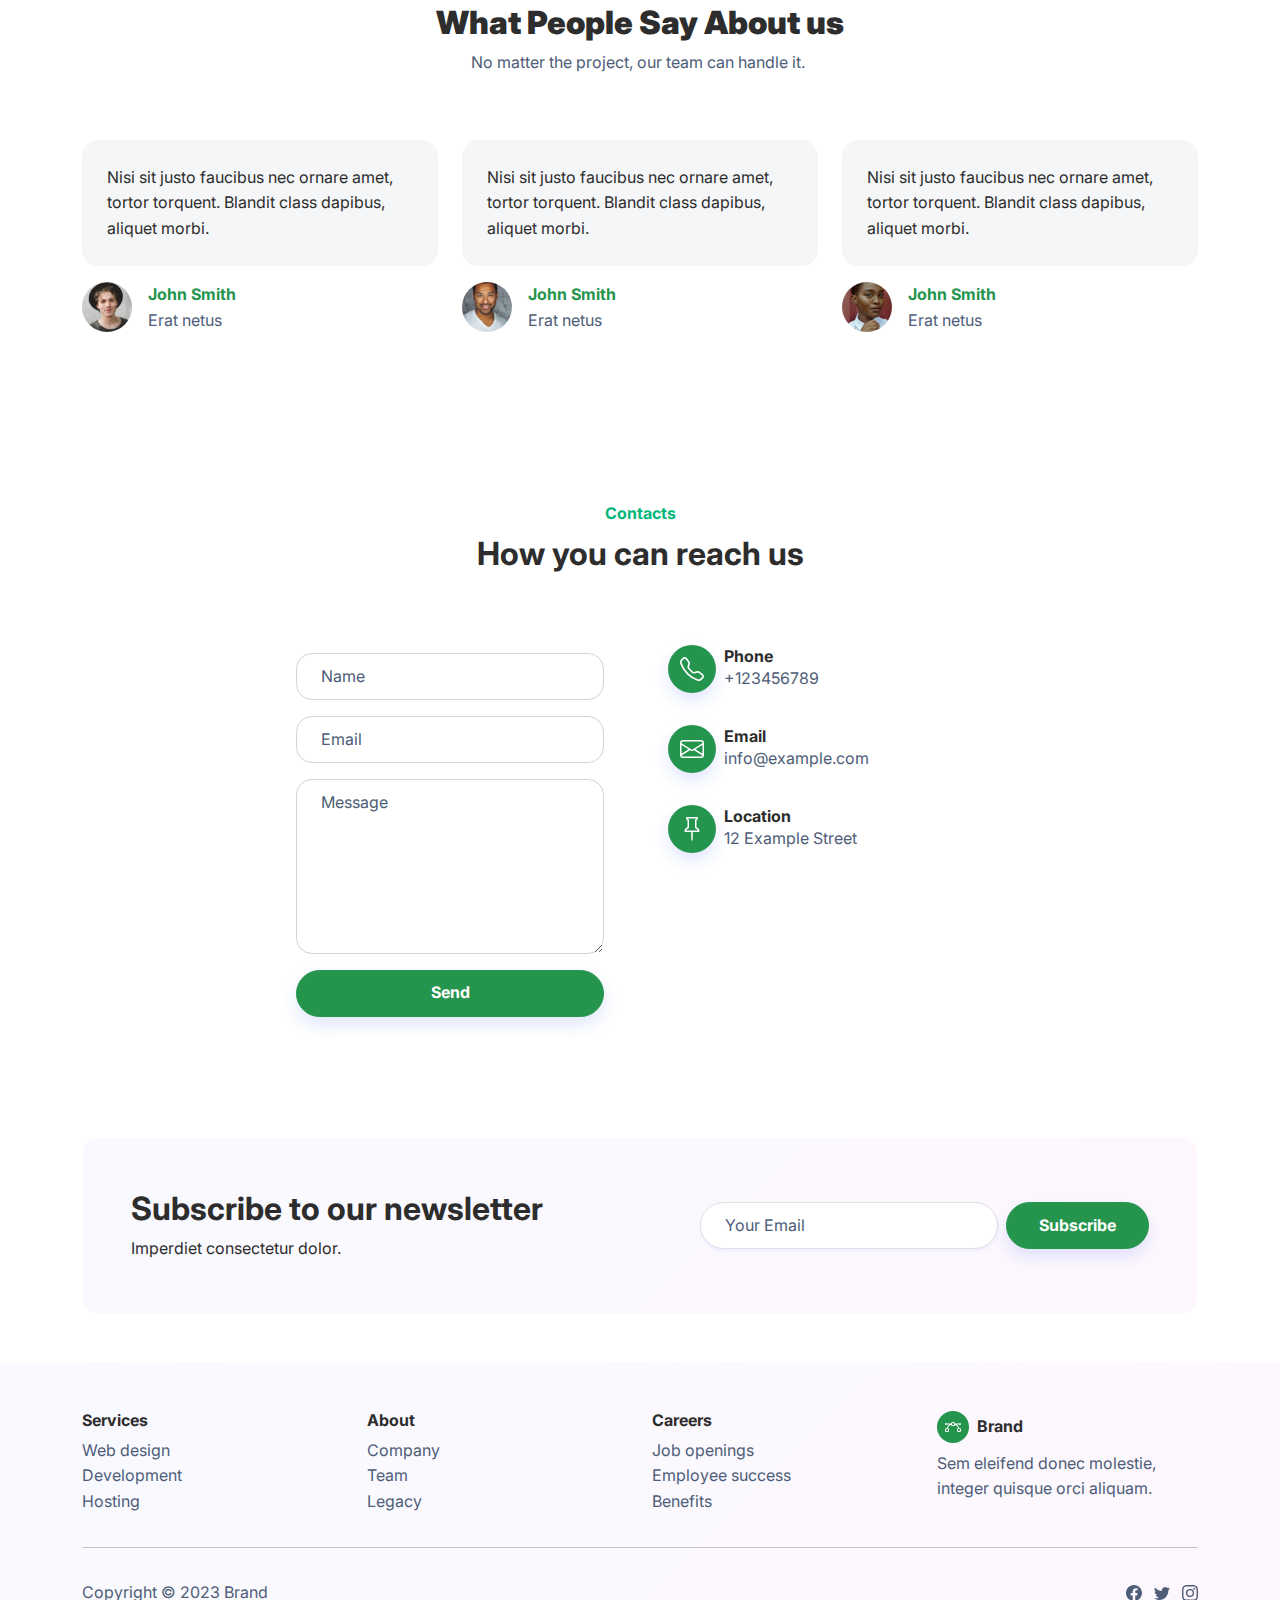
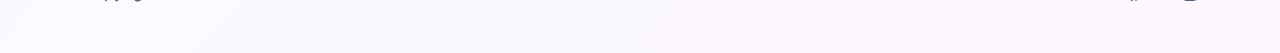
==== commit ac0afb7e: "navbar" ====
--- a/index.html
+++ b/index.html
@@ -18,7 +18,7 @@
             <div class="collapse navbar-collapse" id="navcol-1">
                 <ul class="navbar-nav mx-auto">
                     <li class="nav-item"><a class="nav-link active" href="index.html">Home</a></li>
-                    <li class="nav-item"><a class="nav-link" href="activities.html"><span style="color: rgb(49, 51, 56);">Activities</span></a></li>
+                    <li class="nav-item"><a class="nav-link" href="activities.html">Activities</a></li>
                     <li class="nav-item"><a class="nav-link" href="merchandise.html">Merchandise</a></li>
                     <li class="nav-item"><a class="nav-link" href="about.html">About</a></li>
                     <li class="nav-item"><a class="nav-link" href="contacts.html">Contacts</a></li>
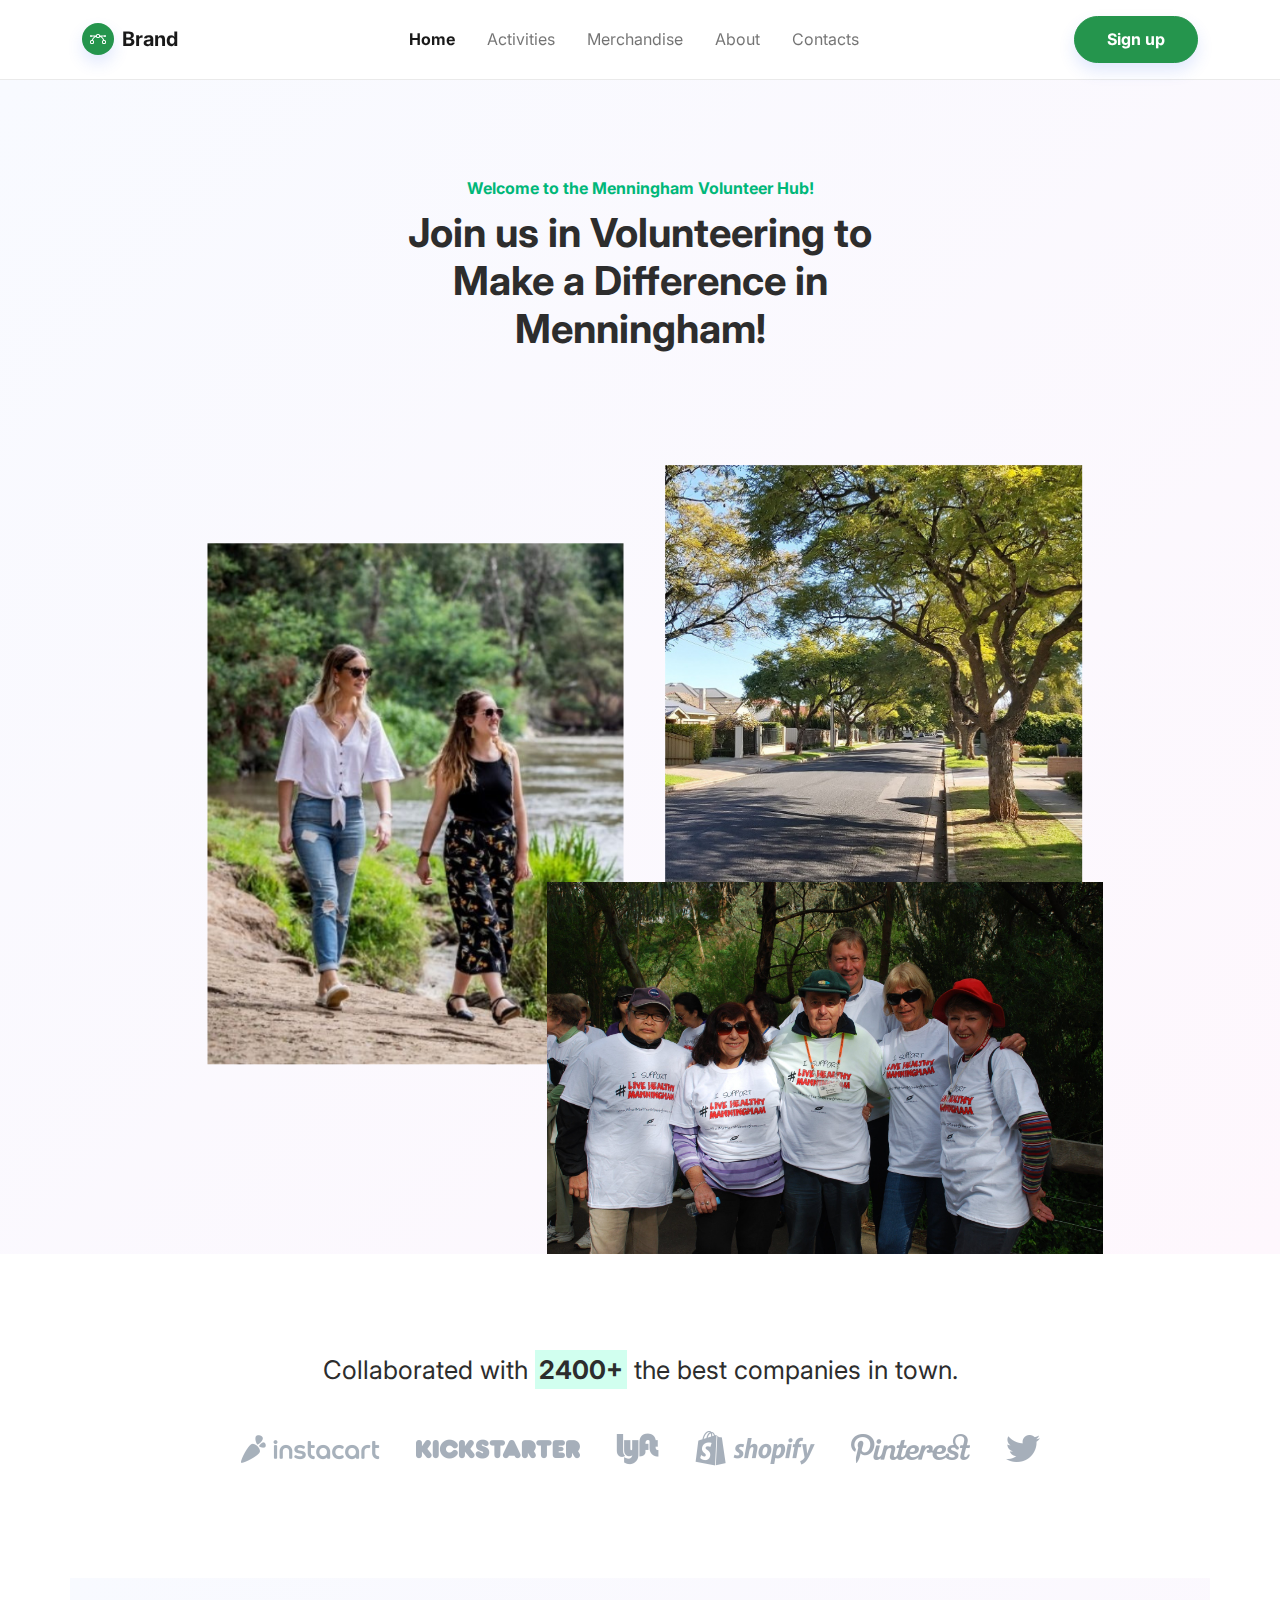
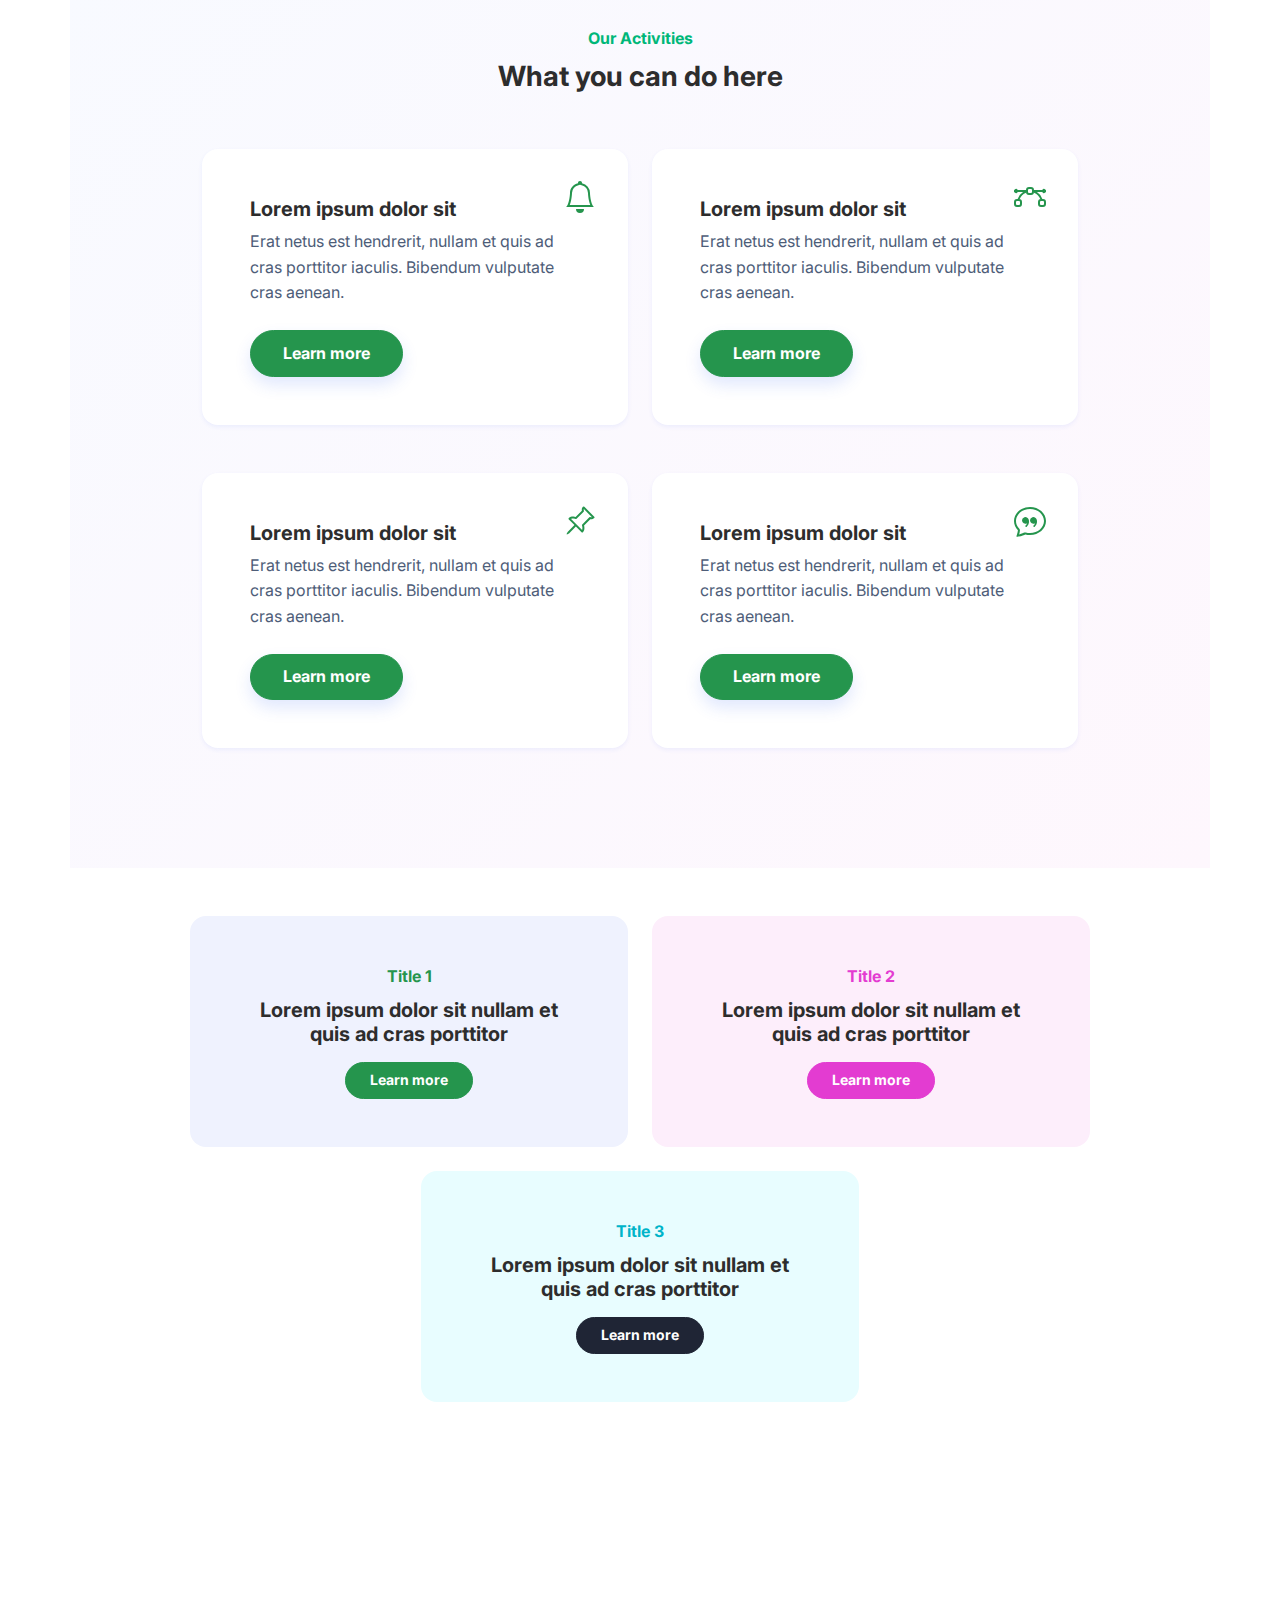
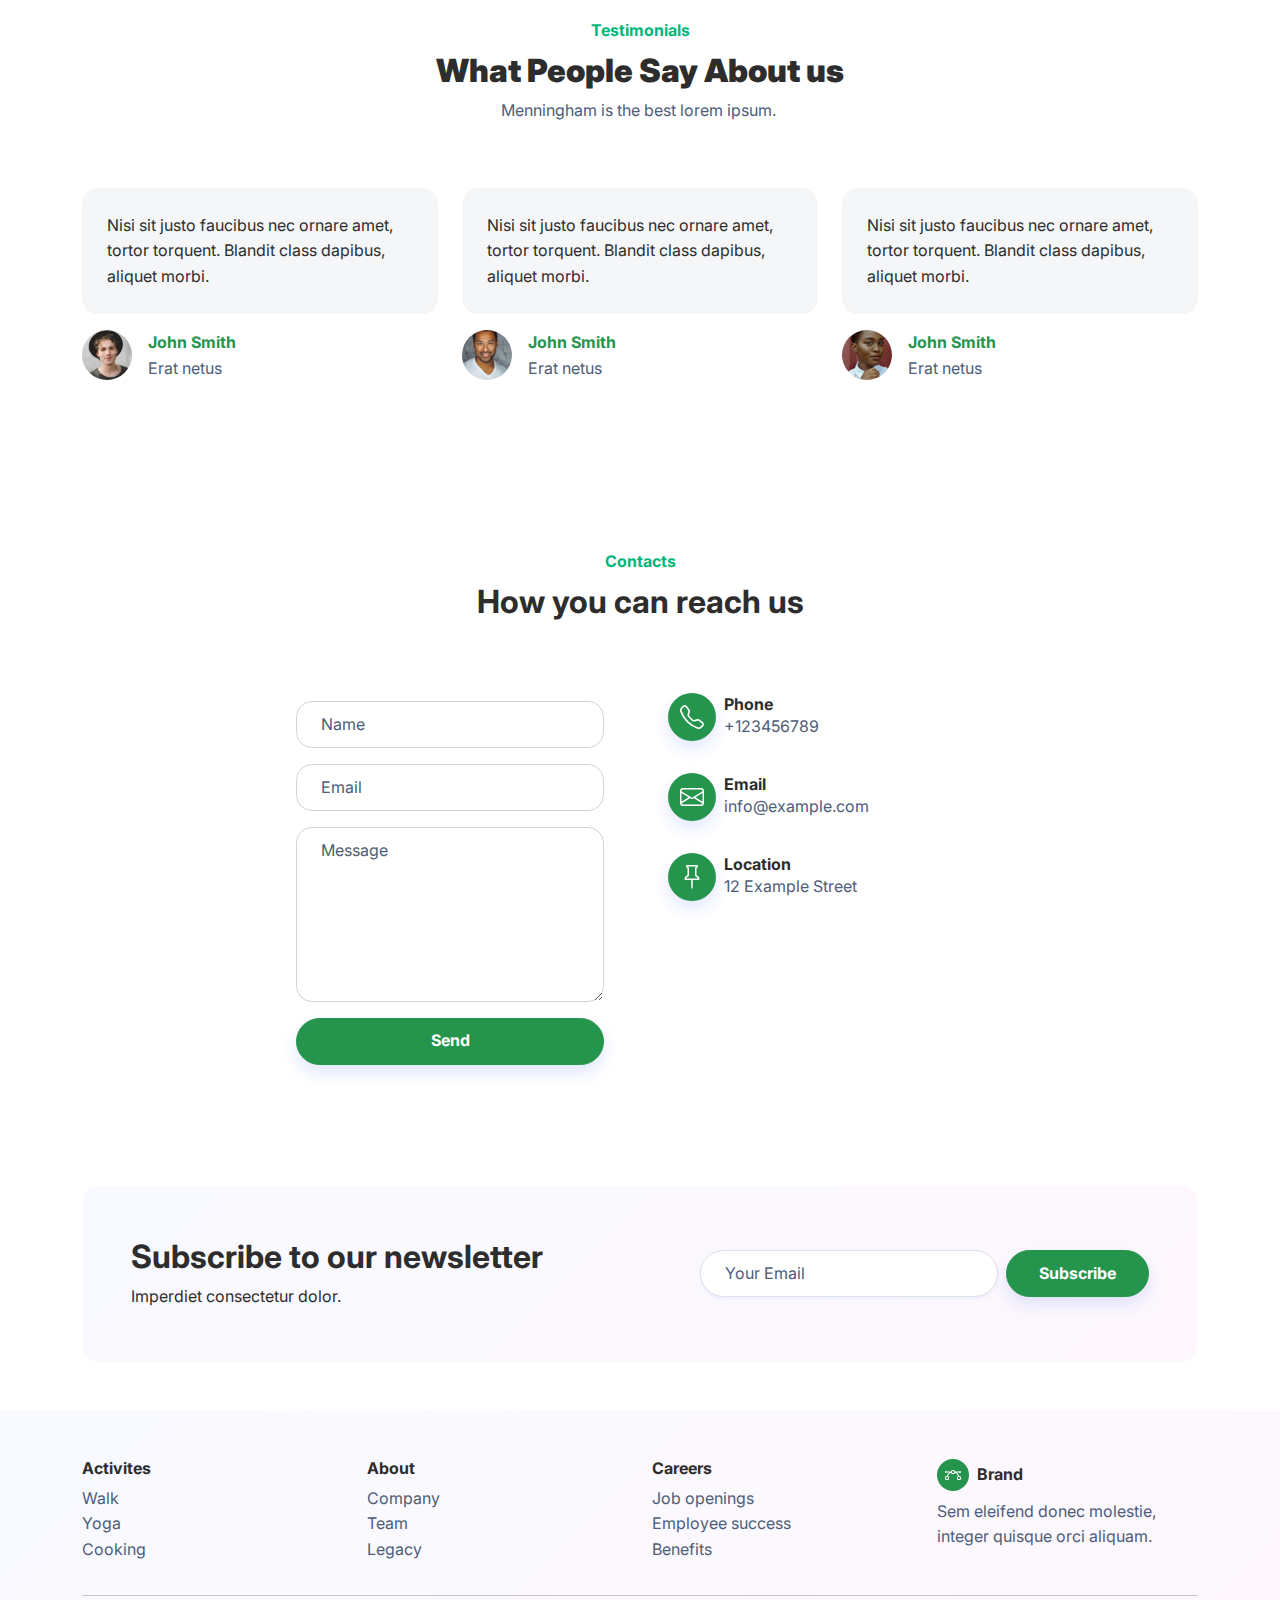
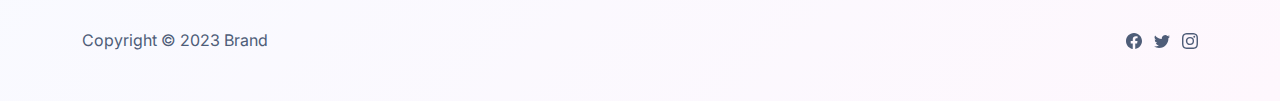
==== commit 0617a546: "Ganti Home page ama Footer" ====
--- a/index.html
+++ b/index.html
@@ -31,8 +31,8 @@
             <div class="row pt-5">
                 <div class="col-md-8 col-xl-6 text-center text-md-start mx-auto">
                     <div class="text-center">
-                        <p class="fw-bold text-success mb-2">Voted #1 Worldwide</p>
-                        <h1 class="fw-bold">The best solution for you and your customers</h1>
+                        <p class="fw-bold text-success mb-2">Welcome to the Menningham Volunteer Hub!</p>
+                        <h1 class="fw-bold">Join us in Volunteering to Make a Difference in Menningham!</h1>
                     </div>
                 </div>
                 <div class="col-12 col-lg-10 mx-auto">
@@ -47,15 +47,15 @@
     </header>
     <section class="py-5">
         <div class="container text-center py-5">
-            <p class="mb-4" style="font-size: 1.6rem;">Used by <span class="bg-success-light p-1"><strong>2400+</strong></span>&nbsp;of the best companies in the world.</p><a href="#"> <img class="m-3" src="assets/img/brands/instacart.png"></a><a href="#"> <img class="m-3" src="assets/img/brands/kickstarter.png"></a><a href="#"> <img class="m-3" src="assets/img/brands/lyft.png"></a><a href="#"> <img class="m-3" src="assets/img/brands/shopify.png"></a><a href="#"> <img class="m-3" src="assets/img/brands/pinterest.png"></a><a href="#"> <img class="m-3" src="assets/img/brands/twitter.png"></a>
+            <p class="mb-4" style="font-size: 1.6rem;">Collaborated with <span class="bg-success-light p-1"><strong>2400+</strong></span>&nbsp;the best companies in town.</p><a href="#"> <img class="m-3" src="assets/img/brands/instacart.png"></a><a href="#"> <img class="m-3" src="assets/img/brands/kickstarter.png"></a><a href="#"> <img class="m-3" src="assets/img/brands/lyft.png"></a><a href="#"> <img class="m-3" src="assets/img/brands/shopify.png"></a><a href="#"> <img class="m-3" src="assets/img/brands/pinterest.png"></a><a href="#"> <img class="m-3" src="assets/img/brands/twitter.png"></a>
         </div>
     </section>
     <section>
         <div class="container bg-primary-gradient py-5">
             <div class="row">
                 <div class="col-md-8 col-xl-6 text-center mx-auto">
-                    <p class="fw-bold text-success mb-2">Our Services</p>
-                    <h3 class="fw-bold">What we can do for you</h3>
+                    <p class="fw-bold text-success mb-2">Our Activities</p>
+                    <h3 class="fw-bold">What you can do here</h3>
                 </div>
             </div>
             <div class="py-5 p-lg-5">
@@ -117,7 +117,7 @@
                     <div class="col mb-4">
                         <div class="card bg-primary-light">
                             <div class="card-body text-center px-4 py-5 px-md-5">
-                                <p class="fw-bold text-primary card-text mb-2">Fully Managed</p>
+                                <p class="fw-bold text-primary card-text mb-2">Title 1</p>
                                 <h5 class="fw-bold card-title mb-3">Lorem ipsum dolor sit&nbsp;nullam et quis ad cras porttitor</h5><button class="btn btn-primary btn-sm" type="button">Learn more</button>
                             </div>
                         </div>
@@ -125,7 +125,7 @@
                     <div class="col mb-4">
                         <div class="card bg-secondary-light">
                             <div class="card-body text-center px-4 py-5 px-md-5">
-                                <p class="fw-bold text-secondary card-text mb-2">Fully Managed</p>
+                                <p class="fw-bold text-secondary card-text mb-2">Title 2</p>
                                 <h5 class="fw-bold card-title mb-3">Lorem ipsum dolor sit&nbsp;nullam et quis ad cras porttitor</h5><button class="btn btn-secondary btn-sm" type="button">Learn more</button>
                             </div>
                         </div>
@@ -133,7 +133,7 @@
                     <div class="col mb-4">
                         <div class="card bg-info-light">
                             <div class="card-body text-center px-4 py-5 px-md-5">
-                                <p class="fw-bold text-info card-text mb-2">Fully Managed</p>
+                                <p class="fw-bold text-info card-text mb-2">Title 3</p>
                                 <h5 class="fw-bold card-title mb-3">Lorem ipsum dolor sit&nbsp;nullam et quis ad cras porttitor</h5><button class="btn btn-info btn-sm" type="button">Learn more</button>
                             </div>
                         </div>
@@ -148,7 +148,7 @@
                 <div class="col-md-8 col-xl-6 text-center mx-auto">
                     <p class="fw-bold text-success mb-2">Testimonials</p>
                     <h2 class="fw-bold"><strong>What People Say About us</strong></h2>
-                    <p class="text-muted">No matter the project, our team can handle it.&nbsp;</p>
+                    <p class="text-muted">Menningham is the best lorem ipsum.&nbsp;</p>
                 </div>
             </div>
             <div class="row row-cols-1 row-cols-sm-2 row-cols-lg-3 d-sm-flex justify-content-sm-center">
@@ -259,11 +259,11 @@
         <div class="container py-4 py-lg-5">
             <div class="row justify-content-center">
                 <div class="col-sm-4 col-md-3 text-center text-lg-start d-flex flex-column">
-                    <h3 class="fs-6 fw-bold">Services</h3>
+                    <h3 class="fs-6 fw-bold">Activites</h3>
                     <ul class="list-unstyled">
-                        <li><a href="#">Web design</a></li>
-                        <li><a href="#">Development</a></li>
-                        <li><a href="#">Hosting</a></li>
+                        <li><a href="#">Walk</a></li>
+                        <li><a href="#">Yoga</a></li>
+                        <li><a href="#">Cooking</a></li>
                     </ul>
                 </div>
                 <div class="col-sm-4 col-md-3 text-center text-lg-start d-flex flex-column">
